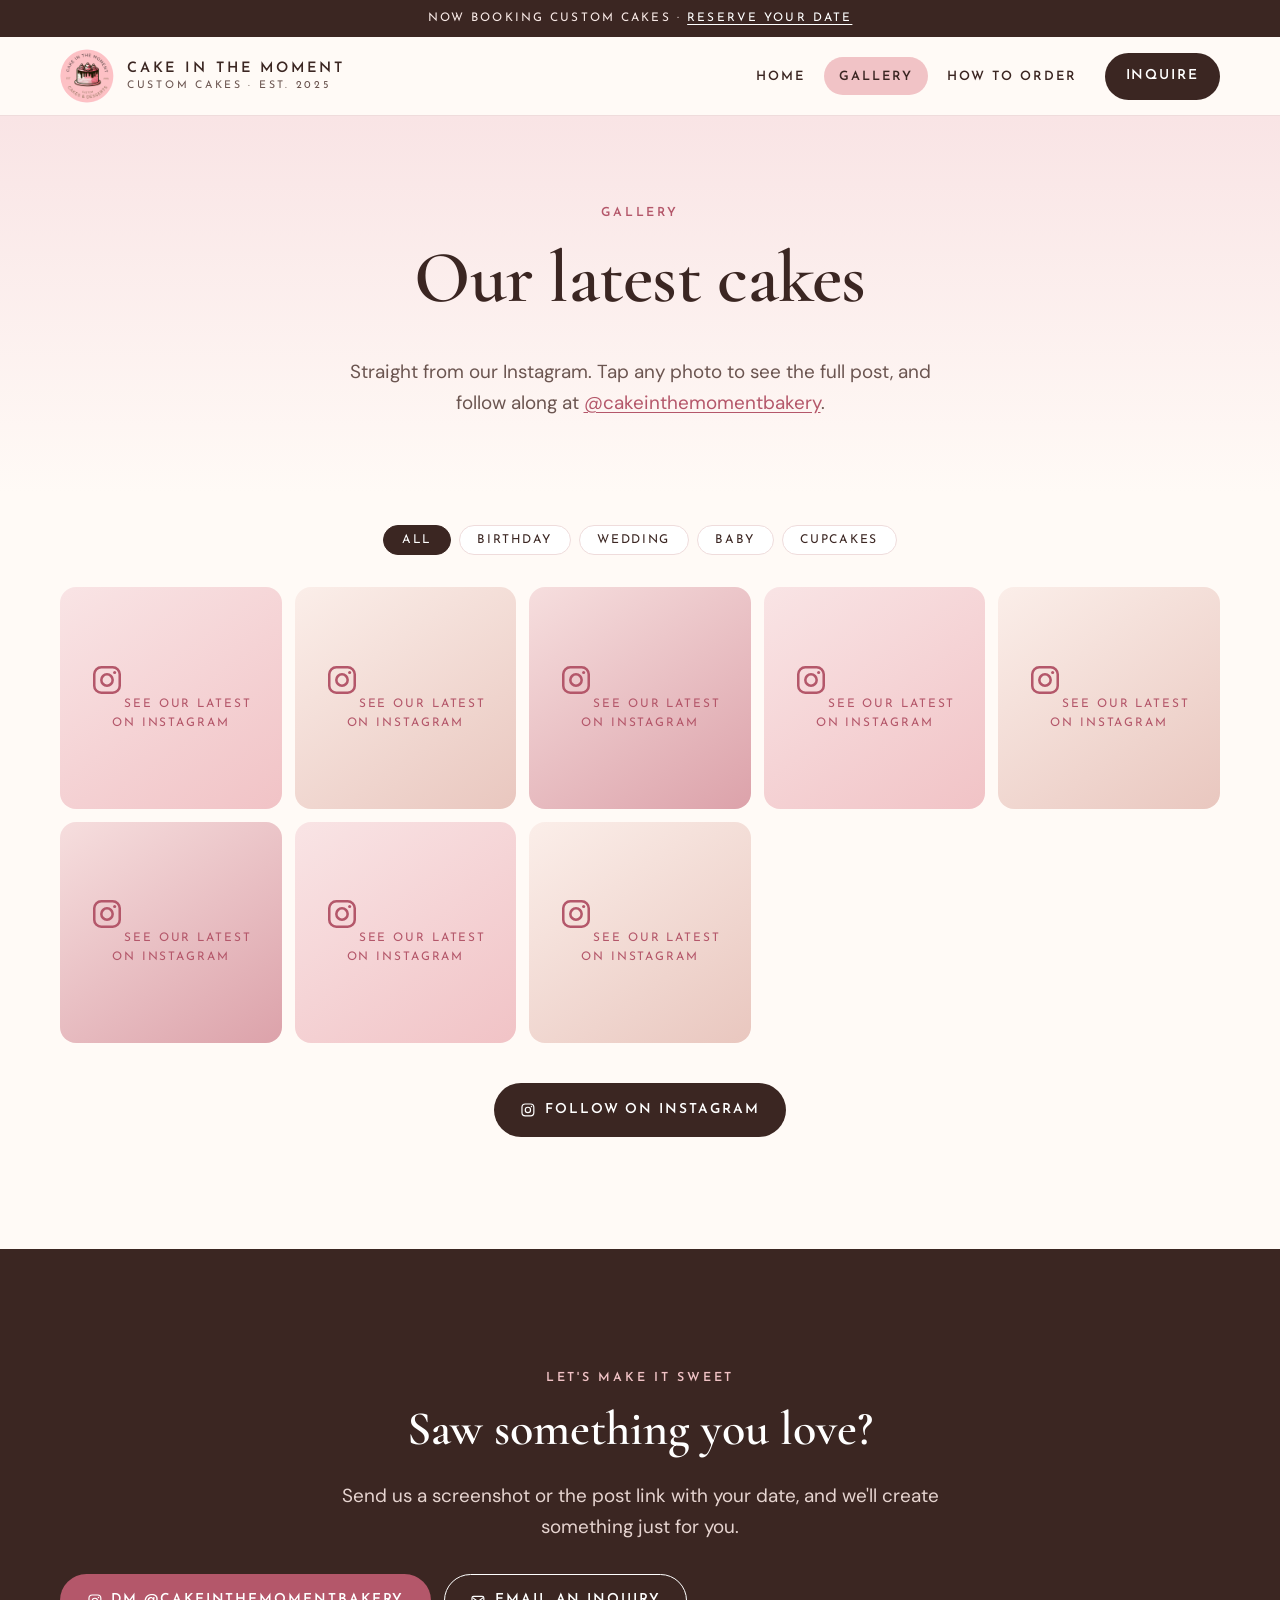
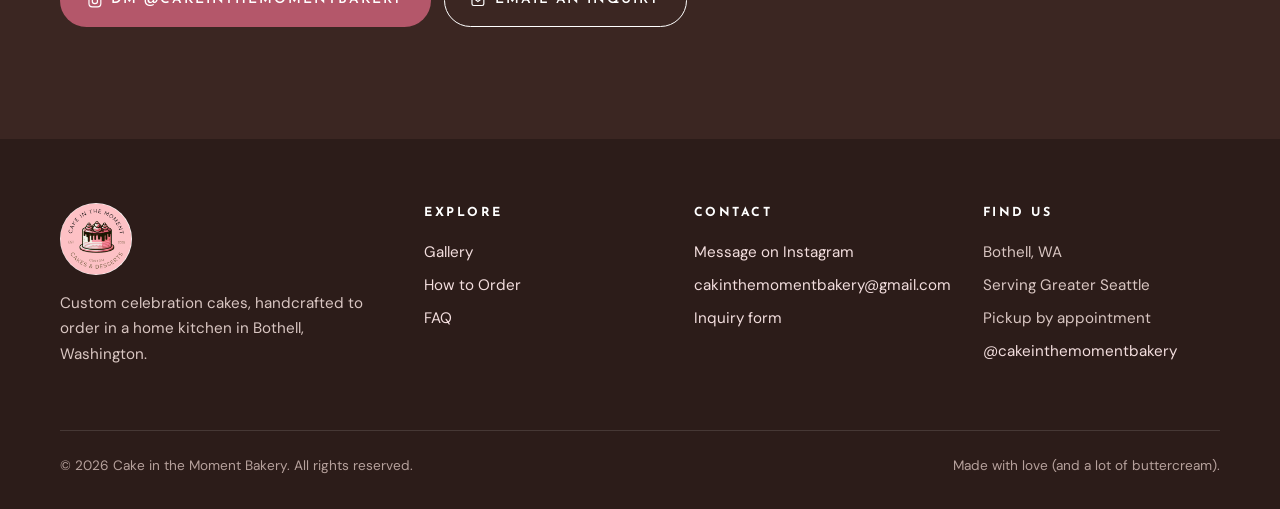
==== gallery.html @ 7793e5c7 "Build out full bakery site with Instagram gallery - Add Gallery, How to Order and Inquire pages with" ====
<!doctype html>
<html lang="en">
<head>
  <meta charset="UTF-8">
  <meta name="viewport" content="width=device-width, initial-scale=1, viewport-fit=cover">
  <title>Gallery | Cake in the Moment</title>
  <meta name="description" content="See recent custom cakes from Cake in the Moment, pulled straight from our Instagram @cakeinthemomentbakery.">
  <meta name="theme-color" content="#f1c3c6">
  <link rel="canonical" href="https://cakeinthemomentbakery.com/gallery.html">
  <meta property="og:type" content="website">
  <meta property="og:title" content="Gallery | Cake in the Moment">
  <meta property="og:description" content="See recent custom cakes from Cake in the Moment, pulled straight from our Instagram @cakeinthemomentbakery.">
  <meta property="og:url" content="https://cakeinthemomentbakery.com/gallery.html">
  <meta property="og:image" content="https://cakeinthemomentbakery.com/assets/logo.png">
  <link rel="icon" type="image/png" href="assets/logo.png">
  <link rel="apple-touch-icon" href="assets/logo.png">
  <link rel="preconnect" href="https://fonts.googleapis.com">
  <link rel="preconnect" href="https://fonts.gstatic.com" crossorigin>
  <link rel="stylesheet" href="https://fonts.googleapis.com/css2?family=Cormorant+Garamond:ital,wght@0,500;0,600;1,500&family=DM+Sans:opsz,wght@9..40,400;9..40,500;9..40,700&family=Josefin+Sans:wght@400;600&display=swap">
  <link rel="stylesheet" href="css/styles.css">
</head>
<body>
  <a class="skip-link" href="#main">Skip to content</a>
  <div class="announce">Now booking custom cakes · <a href="inquire.html">Reserve your date</a></div>
  <header class="site-header">
    <nav class="wrap nav" aria-label="Main">
      <a class="brand" href="index.html">
        <img src="assets/logo.png" alt="" width="54" height="54">
        <span class="brand-name">Cake in the Moment<small>Custom Cakes · Est. 2025</small></span>
      </a>
      <button class="nav-toggle" aria-expanded="false" aria-controls="nav-links" aria-label="Menu">
        <svg viewBox="0 0 24 24" aria-hidden="true"><path d="M4 7h16M4 12h16M4 17h16" stroke="currentColor" stroke-width="2" stroke-linecap="round"/></svg>
      </button>
      <ul class="nav-links" id="nav-links">
        <li><a href="index.html">Home</a></li>
        <li><a href="gallery.html" aria-current="page">Gallery</a></li>
        <li><a href="order.html">How to Order</a></li>
        <li><a class="btn btn-primary" href="inquire.html">Inquire</a></li>
      </ul>
    </nav>
  </header>
  <main id="main">

    <section class="page-hero">
      <div class="wrap">
        <span class="eyebrow">Gallery</span>
        <h1>Our latest cakes</h1>
        <p class="lede">Straight from our Instagram. Tap any photo to see the full post, and follow along at <a href="https://www.instagram.com/cakeinthemomentbakery/" target="_blank" rel="noopener">@cakeinthemomentbakery</a>.</p>
      </div>
    </section>

    <section style="padding-top:2rem">
      <div class="wrap">
        <div class="filter-bar" role="group" aria-label="Filter photos">
          <button type="button" aria-pressed="true" data-filter="">All</button>
          <button type="button" aria-pressed="false" data-filter="birthday,bday">Birthday</button>
          <button type="button" aria-pressed="false" data-filter="wedding,bridal,engagement,anniversary">Wedding</button>
          <button type="button" aria-pressed="false" data-filter="baby,shower,smash,gender">Baby</button>
          <button type="button" aria-pressed="false" data-filter="cupcake">Cupcakes</button>
        </div>
        <div class="ig-grid" data-ig-feed data-filterable data-limit="36" aria-live="polite"></div>
        <div class="btn-row" style="justify-content:center;margin-top:2.5rem">
          <a class="btn btn-primary" href="https://www.instagram.com/cakeinthemomentbakery/" target="_blank" rel="noopener"><svg viewBox="0 0 24 24" aria-hidden="true"><rect x="3" y="3" width="18" height="18" rx="5" fill="none" stroke="currentColor" stroke-width="1.8"/><circle cx="12" cy="12" r="4" fill="none" stroke="currentColor" stroke-width="1.8"/><circle cx="17.4" cy="6.7" r="1.1" fill="currentColor"/></svg> Follow on Instagram</a>
        </div>
      </div>
    </section>

    <section class="section-cocoa cta-band">
      <div class="wrap reveal">
        <span class="eyebrow">Let's make it sweet</span>
        <h2>Saw something you love?</h2>
        <p class="lede">Send us a screenshot or the post link with your date, and we'll create something just for you.</p>
        <div class="btn-row">
          <a class="btn btn-rose" href="https://ig.me/m/cakeinthemomentbakery" target="_blank" rel="noopener"><svg viewBox="0 0 24 24" aria-hidden="true"><rect x="3" y="3" width="18" height="18" rx="5" fill="none" stroke="currentColor" stroke-width="1.8"/><circle cx="12" cy="12" r="4" fill="none" stroke="currentColor" stroke-width="1.8"/><circle cx="17.4" cy="6.7" r="1.1" fill="currentColor"/></svg> DM @cakeinthemomentbakery</a>
          <a class="btn btn-ghost" href="inquire.html"><svg viewBox="0 0 24 24" aria-hidden="true"><rect x="3" y="5" width="18" height="14" rx="2.5" fill="none" stroke="currentColor" stroke-width="1.8"/><path d="m4 7 8 6 8-6" fill="none" stroke="currentColor" stroke-width="1.8" stroke-linejoin="round"/></svg> Email an inquiry</a>
        </div>
      </div>
    </section>
  </main>

  <footer class="site-footer">
    <div class="wrap">
      <div class="footer-grid">
        <div class="footer-brand">
          <img src="assets/logo.png" alt="Cake in the Moment logo" width="72" height="72">
          <p>Custom celebration cakes, handcrafted to order in a home kitchen in Bothell, Washington.</p>
        </div>
        <div>
          <h4>Explore</h4>
          <ul>
            <li><a href="gallery.html">Gallery</a></li>
            <li><a href="order.html">How to Order</a></li>
            <li><a href="order.html#faq">FAQ</a></li>
          </ul>
        </div>
        <div>
          <h4>Contact</h4>
          <ul>
            <li><a href="https://ig.me/m/cakeinthemomentbakery" target="_blank" rel="noopener">Message on Instagram</a></li>
            <li><a href="mailto:cakinthemomentbakery@gmail.com">cakinthemomentbakery@gmail.com</a></li>
            <li><a href="inquire.html">Inquiry form</a></li>
          </ul>
        </div>
        <div>
          <h4>Find us</h4>
          <ul>
            <li>Bothell, WA</li>
            <li>Serving Greater Seattle</li>
            <li>Pickup by appointment</li>
            <li><a href="https://www.instagram.com/cakeinthemomentbakery/" target="_blank" rel="noopener">@cakeinthemomentbakery</a></li>
          </ul>
        </div>
      </div>
      <div class="footer-bottom">
        <span>© <span data-year>2026</span> Cake in the Moment Bakery. All rights reserved.</span>
        <span>Made with love (and a lot of buttercream).</span>
      </div>
    </div>
  </footer>
  <script src="js/main.js" defer></script>
</body>
</html>
---- css/styles.css ----
/* Cake in the Moment — shared styles */
:root {
  --blush: #f1c3c6;
  --blush-soft: #f9e4e5;
  --blush-deep: #d98b93;
  --rose: #b4576a;
  --rose-hover: #9a4557;
  --cocoa: #3b2622;
  --cocoa-soft: #6b5550;
  --cream: #fffaf6;
  --paper: #ffffff;
  --line: #efdcdc;
  --shadow: 0 18px 50px -24px rgba(59, 38, 34, 0.35);
  --radius: 22px;
  --wrap: 1160px;
  --font-display: "Cormorant Garamond", "Times New Roman", Georgia, serif;
  --font-caps: "Josefin Sans", "Avenir Next", "Helvetica Neue", Arial, sans-serif;
  --font-body: "DM Sans", "Avenir Next", "Helvetica Neue", Arial, sans-serif;
}

*, *::before, *::after { box-sizing: border-box; }
html { scroll-behavior: smooth; }
body {
  margin: 0;
  background: var(--cream);
  color: var(--cocoa);
  font-family: var(--font-body);
  font-size: 1.0625rem;
  line-height: 1.65;
  -webkit-font-smoothing: antialiased;
}
img { max-width: 100%; display: block; }
a { color: var(--rose); text-underline-offset: 3px; }
a:hover { color: var(--rose-hover); }
:focus-visible { outline: 3px solid var(--rose); outline-offset: 3px; border-radius: 6px; }

.wrap { width: min(var(--wrap), 100% - 2.5rem); margin-inline: auto; }
.skip-link { position: absolute; left: -999px; top: 0; background: var(--cocoa); color: #fff; padding: .6rem 1rem; z-index: 100; }
.skip-link:focus { left: 1rem; top: 1rem; }

/* ---------- Typography ---------- */
h1, h2, h3 { font-family: var(--font-display); font-weight: 600; line-height: 1.1; margin: 0 0 .5em; color: var(--cocoa); }
h1 { font-size: clamp(2.6rem, 6vw, 4.6rem); letter-spacing: -0.01em; }
h2 { font-size: clamp(2rem, 4vw, 3rem); }
h3 { font-size: 1.6rem; }
p { margin: 0 0 1em; }
.eyebrow {
  font-family: var(--font-caps);
  text-transform: uppercase;
  letter-spacing: .22em;
  font-size: .78rem;
  font-weight: 600;
  color: var(--rose);
  margin-bottom: .9rem;
  display: inline-block;
}
.lede { font-size: 1.18rem; color: var(--cocoa-soft); max-width: 38rem; }
.center { text-align: center; }
.center .lede { margin-inline: auto; }

/* ---------- Buttons ---------- */
.btn {
  display: inline-flex; align-items: center; justify-content: center; gap: .55rem;
  padding: .9rem 1.6rem;
  border-radius: 999px;
  font-family: var(--font-caps);
  font-size: .86rem; font-weight: 600; letter-spacing: .14em; text-transform: uppercase;
  text-decoration: none;
  border: 1.5px solid transparent;
  cursor: pointer;
  transition: background .2s, color .2s, border-color .2s, transform .2s;
}
.btn:hover { transform: translateY(-1px); }
.btn svg { width: 1.15em; height: 1.15em; flex: none; }
.btn-primary { background: var(--cocoa); color: #fff; }
.btn-primary:hover { background: #241614; color: #fff; }
.btn-rose { background: var(--rose); color: #fff; }
.btn-rose:hover { background: var(--rose-hover); color: #fff; }
.btn-ghost { background: transparent; color: var(--cocoa); border-color: var(--cocoa); }
.btn-ghost:hover { background: var(--cocoa); color: #fff; }
.btn-row { display: flex; flex-wrap: wrap; gap: .8rem; }
.center .btn-row { justify-content: center; }

/* ---------- Header / nav ---------- */
.announce {
  background: var(--cocoa); color: #f8e9e6;
  font-family: var(--font-caps); font-size: .74rem; letter-spacing: .18em; text-transform: uppercase;
  text-align: center; padding: .55rem 1rem;
}
.announce a { color: #fff; }
.site-header {
  position: sticky; top: 0; z-index: 50;
  background: rgba(255, 250, 246, .92);
  backdrop-filter: saturate(1.4) blur(10px);
  -webkit-backdrop-filter: saturate(1.4) blur(10px);
  border-bottom: 1px solid var(--line);
}
.nav { display: flex; align-items: center; justify-content: space-between; gap: 1rem; min-height: 78px; }
.brand { display: flex; align-items: center; gap: .8rem; text-decoration: none; color: var(--cocoa); }
.brand img { width: 54px; height: 54px; border-radius: 50%; }
.brand-name { font-family: var(--font-caps); font-weight: 600; letter-spacing: .2em; text-transform: uppercase; font-size: .9rem; line-height: 1.3; }
.brand-name small { display: block; font-weight: 400; letter-spacing: .26em; font-size: .66rem; color: var(--cocoa-soft); }
.nav-links { display: flex; align-items: center; gap: .3rem; list-style: none; margin: 0; padding: 0; }
.nav-links a:not(.btn) {
  display: block; padding: .55rem .9rem; border-radius: 999px;
  font-family: var(--font-caps); font-size: .8rem; font-weight: 600; letter-spacing: .16em; text-transform: uppercase;
  color: var(--cocoa); text-decoration: none;
}
.nav-links a:not(.btn):hover { background: var(--blush-soft); }
.nav-links a[aria-current="page"] { background: var(--blush); }
.nav-links .btn { margin-left: .5rem; padding: .7rem 1.25rem; }
.nav-toggle {
  display: none; background: none; border: 1.5px solid var(--cocoa); border-radius: 999px;
  width: 46px; height: 46px; cursor: pointer; color: var(--cocoa);
}
.nav-toggle svg { width: 22px; height: 22px; }

@media (max-width: 900px) {
  .nav-toggle { display: inline-grid; place-items: center; }
  .nav-links {
    position: absolute; left: 0; right: 0; top: 100%;
    flex-direction: column; align-items: stretch; gap: .2rem;
    background: var(--cream); border-bottom: 1px solid var(--line);
    padding: .8rem 1.25rem 1.4rem;
    display: none;
  }
  .nav-links.open { display: flex; }
  .nav-links a:not(.btn) { padding: .85rem 1rem; }
  .nav-links .btn { margin: .6rem 0 0; }
}

/* ---------- Sections ---------- */
section { padding-block: clamp(4rem, 9vw, 7rem); }
.section-blush { background: var(--blush-soft); }
.section-cocoa { background: var(--cocoa); color: #f8ebe8; }
.section-cocoa h2, .section-cocoa h3 { color: #fff; }
.section-cocoa .eyebrow { color: var(--blush); }
.section-head { margin-bottom: 3rem; }

/* Hero */
.hero { padding-block: clamp(3rem, 8vw, 6rem) clamp(4rem, 9vw, 7rem); position: relative; overflow: hidden; }
.hero::before {
  content: ""; position: absolute; inset: auto -10% -40% 40%; height: 120%;
  background: radial-gradient(closest-side, var(--blush-soft), transparent 70%);
  z-index: -1;
}
.hero-grid { display: grid; grid-template-columns: 1.1fr .9fr; gap: clamp(2rem, 5vw, 5rem); align-items: center; }
.hero h1 em { font-style: italic; color: var(--rose); font-weight: 500; }
.hero .lede { margin-bottom: 2rem; }
.hero-art { position: relative; justify-self: center; width: min(440px, 100%); aspect-ratio: 1; }
.hero-art .ring {
  position: absolute; inset: 0; border-radius: 50%;
  border: 1.5px dashed var(--blush-deep); animation: spin 60s linear infinite;
}
.hero-art img {
  position: absolute; inset: 7%; width: 86%; height: 86%; border-radius: 50%;
  box-shadow: var(--shadow);
}
.hero-badge {
  position: absolute; bottom: -6%; left: -4%;
  background: var(--paper); border-radius: 18px; padding: .8rem 1.1rem; box-shadow: var(--shadow);
  font-family: var(--font-caps); font-size: .74rem; letter-spacing: .14em; text-transform: uppercase; line-height: 1.4;
}
.hero-badge strong { display: block; font-family: var(--font-display); font-size: 1.5rem; letter-spacing: 0; text-transform: none; color: var(--rose); }
@keyframes spin { to { transform: rotate(360deg); } }
@media (prefers-reduced-motion: reduce) { .hero-art .ring { animation: none; } html { scroll-behavior: auto; } }
.hero-meta { display: flex; flex-wrap: wrap; gap: 1.5rem; margin-top: 2.2rem; color: var(--cocoa-soft); font-size: .95rem; }
.hero-meta span { display: inline-flex; align-items: center; gap: .45rem; }
.hero-meta svg { width: 18px; height: 18px; color: var(--rose); }

/* Page hero (inner pages) */
.page-hero { padding-block: clamp(3rem, 7vw, 5rem) clamp(2.5rem, 5vw, 3.5rem); text-align: center; background: linear-gradient(180deg, var(--blush-soft), var(--cream)); }
.page-hero .lede { margin-inline: auto; }

/* Cards */
.grid { display: grid; gap: 1.5rem; }
.grid-3 { grid-template-columns: repeat(auto-fit, minmax(260px, 1fr)); }
.grid-4 { grid-template-columns: repeat(auto-fit, minmax(220px, 1fr)); }
.card {
  background: var(--paper); border: 1px solid var(--line); border-radius: var(--radius);
  padding: 2rem; transition: transform .25s, box-shadow .25s;
}
.card:hover { transform: translateY(-3px); box-shadow: var(--shadow); }
.card .icon {
  width: 52px; height: 52px; border-radius: 50%; display: grid; place-items: center;
  background: var(--blush-soft); color: var(--rose); margin-bottom: 1.2rem;
}
.card .icon svg { width: 24px; height: 24px; }
.card p:last-child { margin-bottom: 0; }
.card-link { font-family: var(--font-caps); font-size: .8rem; letter-spacing: .14em; text-transform: uppercase; font-weight: 600; text-decoration: none; }

/* Split */
.split { display: grid; grid-template-columns: 1fr 1fr; gap: clamp(2rem, 6vw, 5rem); align-items: center; }
.split-art {
  border-radius: 999px 999px var(--radius) var(--radius); overflow: hidden;
  aspect-ratio: 4 / 5; background: linear-gradient(160deg, var(--blush), var(--blush-deep));
  display: grid; place-items: center; box-shadow: var(--shadow);
}
.split-art img { width: 100%; height: 100%; object-fit: cover; }
.split-art .logo-mark { width: 62%; height: auto; border-radius: 50%; }

/* Steps */
.steps { counter-reset: step; display: grid; gap: 1.5rem; grid-template-columns: repeat(auto-fit, minmax(220px, 1fr)); }
.step { position: relative; padding: 2rem 1.6rem 1.6rem; border-top: 2px solid var(--blush-deep); }
.step::before {
  counter-increment: step; content: "0" counter(step);
  font-family: var(--font-display); font-size: 2.8rem; font-weight: 600; color: var(--blush-deep); line-height: 1;
  display: block; margin-bottom: .8rem;
}
.section-cocoa .step { border-color: var(--blush); }
.section-cocoa .step::before { color: var(--blush); }

/* Gallery / Instagram */
.ig-grid { display: grid; gap: .8rem; grid-template-columns: repeat(auto-fill, minmax(220px, 1fr)); }
.ig-grid.compact { grid-template-columns: repeat(auto-fill, minmax(170px, 1fr)); }
.ig-item {
  position: relative; display: block; aspect-ratio: 1; overflow: hidden; border-radius: 16px;
  background: var(--blush-soft);
}
.ig-item img { width: 100%; height: 100%; object-fit: cover; transition: transform .5s; }
.ig-item:hover img { transform: scale(1.05); }
.ig-item .ig-overlay {
  position: absolute; inset: 0; display: flex; align-items: flex-end; padding: 1rem;
  background: linear-gradient(180deg, transparent 45%, rgba(59, 38, 34, .78));
  color: #fff; font-size: .85rem; line-height: 1.4; opacity: 0; transition: opacity .3s;
}
.ig-item:hover .ig-overlay, .ig-item:focus-visible .ig-overlay { opacity: 1; }
.ig-overlay p { margin: 0; display: -webkit-box; -webkit-line-clamp: 3; -webkit-box-orient: vertical; overflow: hidden; }
.ig-badge { position: absolute; top: .7rem; right: .7rem; width: 26px; height: 26px; color: #fff; filter: drop-shadow(0 1px 3px rgba(0,0,0,.4)); }
.ig-placeholder {
  display: grid; place-items: center; text-align: center; color: var(--rose); text-decoration: none;
  font-family: var(--font-caps); font-size: .74rem; letter-spacing: .16em; text-transform: uppercase;
}
.ig-placeholder:nth-child(3n+1) { background: linear-gradient(145deg, #f9e4e5, #f1c3c6); }
.ig-placeholder:nth-child(3n+2) { background: linear-gradient(145deg, #fbeee9, #e9c7bf); }
.ig-placeholder:nth-child(3n)   { background: linear-gradient(145deg, #f6dede, #dca2aa); }
.ig-placeholder svg { width: 34px; height: 34px; margin: 0 auto .6rem; }
.filter-bar { display: flex; flex-wrap: wrap; justify-content: center; gap: .5rem; margin-bottom: 2rem; }
.filter-bar button {
  border: 1.5px solid var(--line); background: var(--paper); color: var(--cocoa); border-radius: 999px;
  padding: .5rem 1.1rem; font-family: var(--font-caps); font-size: .76rem; letter-spacing: .14em; text-transform: uppercase; cursor: pointer;
}
.filter-bar button[aria-pressed="true"] { background: var(--cocoa); color: #fff; border-color: var(--cocoa); }

/* Testimonials */
.quotes { display: grid; gap: 1.5rem; grid-template-columns: repeat(auto-fit, minmax(260px, 1fr)); }
.quote { background: var(--paper); border-radius: var(--radius); padding: 2rem; border: 1px solid var(--line); }
.quote blockquote { margin: 0 0 1rem; font-family: var(--font-display); font-size: 1.35rem; line-height: 1.4; font-style: italic; }
.quote cite { font-style: normal; font-family: var(--font-caps); font-size: .76rem; letter-spacing: .16em; text-transform: uppercase; color: var(--rose); }

/* FAQ */
.faq { max-width: 52rem; margin-inline: auto; }
.faq details { border-bottom: 1px solid var(--line); padding: 1.2rem 0; }
.faq summary {
  cursor: pointer; list-style: none; display: flex; justify-content: space-between; gap: 1rem; align-items: center;
  font-family: var(--font-display); font-size: 1.4rem; font-weight: 600;
}
.faq summary::-webkit-details-marker { display: none; }
.faq summary::after { content: "+"; font-family: var(--font-body); font-size: 1.6rem; color: var(--rose); transition: transform .2s; }
.faq details[open] summary::after { transform: rotate(45deg); }
.faq details p { margin: .8rem 0 0; color: var(--cocoa-soft); }

/* CTA band */
.cta-band { text-align: center; }
.cta-band .lede { margin-inline: auto; margin-bottom: 2rem; }
.section-cocoa .lede { color: #e6d4d0; }
.section-cocoa .btn-ghost { color: #fff; border-color: #fff; }
.section-cocoa .btn-ghost:hover { background: #fff; color: var(--cocoa); }

/* Contact / form */
.contact-grid { display: grid; grid-template-columns: 1.4fr .9fr; gap: 2.5rem; align-items: start; }
.form-card { background: var(--paper); border: 1px solid var(--line); border-radius: var(--radius); padding: clamp(1.5rem, 4vw, 2.5rem); }
.form-grid { display: grid; grid-template-columns: 1fr 1fr; gap: 1.1rem 1.2rem; }
.field { display: flex; flex-direction: column; gap: .35rem; }
.field.full { grid-column: 1 / -1; }
label { font-family: var(--font-caps); font-size: .74rem; letter-spacing: .14em; text-transform: uppercase; font-weight: 600; }
label .opt { font-weight: 400; color: var(--cocoa-soft); text-transform: none; letter-spacing: 0; font-family: var(--font-body); }
input, select, textarea {
  font: inherit; font-size: 1rem; color: var(--cocoa);
  padding: .8rem 1rem; border-radius: 12px; border: 1.5px solid var(--line); background: var(--cream);
  width: 100%;
}
input:focus, select:focus, textarea:focus { outline: none; border-color: var(--rose); box-shadow: 0 0 0 3px rgba(180, 87, 106, .15); }
textarea { min-height: 130px; resize: vertical; }
.form-actions { display: flex; flex-wrap: wrap; gap: .8rem; margin-top: 1.6rem; }
.form-status { margin-top: 1rem; font-size: .95rem; color: var(--rose); min-height: 1.5em; }
.side-card { background: var(--blush-soft); border-radius: var(--radius); padding: 2rem; }
.side-card + .side-card { margin-top: 1.2rem; }
.contact-line { display: flex; gap: .8rem; align-items: flex-start; margin-bottom: 1rem; }
.contact-line svg { width: 22px; height: 22px; color: var(--rose); flex: none; margin-top: .2rem; }
.contact-line a { word-break: break-word; }

/* Footer */
.site-footer { background: #2c1c19; color: #d9c6c2; padding-block: 4rem 2rem; font-size: .95rem; }
.footer-grid { display: grid; grid-template-columns: 1.4fr 1fr 1fr 1fr; gap: 2rem; }
.site-footer h4 { font-family: var(--font-caps); font-size: .78rem; letter-spacing: .2em; text-transform: uppercase; color: #fff; margin: 0 0 1rem; }
.site-footer ul { list-style: none; padding: 0; margin: 0; }
.site-footer li { margin-bottom: .5rem; }
.site-footer a { color: #f3dede; text-decoration: none; }
.site-footer a:hover { color: #fff; text-decoration: underline; }
.footer-brand img { width: 72px; height: 72px; border-radius: 50%; margin-bottom: 1rem; }
.footer-bottom { border-top: 1px solid rgba(255,255,255,.12); margin-top: 3rem; padding-top: 1.5rem; display: flex; flex-wrap: wrap; justify-content: space-between; gap: 1rem; font-size: .85rem; color: #b6a19c; }

/* Reveal on scroll */
.reveal { opacity: 0; transform: translateY(18px); transition: opacity .7s ease, transform .7s ease; }
.reveal.in { opacity: 1; transform: none; }
@media (prefers-reduced-motion: reduce) { .reveal { opacity: 1; transform: none; transition: none; } }

/* Responsive */
@media (max-width: 900px) {
  .hero-grid, .split, .contact-grid { grid-template-columns: 1fr; }
  .hero-art { width: min(340px, 85%); order: -1; }
  .footer-grid { grid-template-columns: 1fr 1fr; }
}
@media (max-width: 560px) {
  .form-grid { grid-template-columns: 1fr; }
  .footer-grid { grid-template-columns: 1fr; }
  .brand-name small { display: none; }
  .btn { width: 100%; }
  .nav-links .btn { width: auto; }
  .hero-badge { left: 0; }
}

/* Refinements */
.nav-links .btn[aria-current="page"] { background: var(--rose); color: #fff; }
.split-art { max-width: 460px; width: 100%; justify-self: center; aspect-ratio: 5 / 6; }
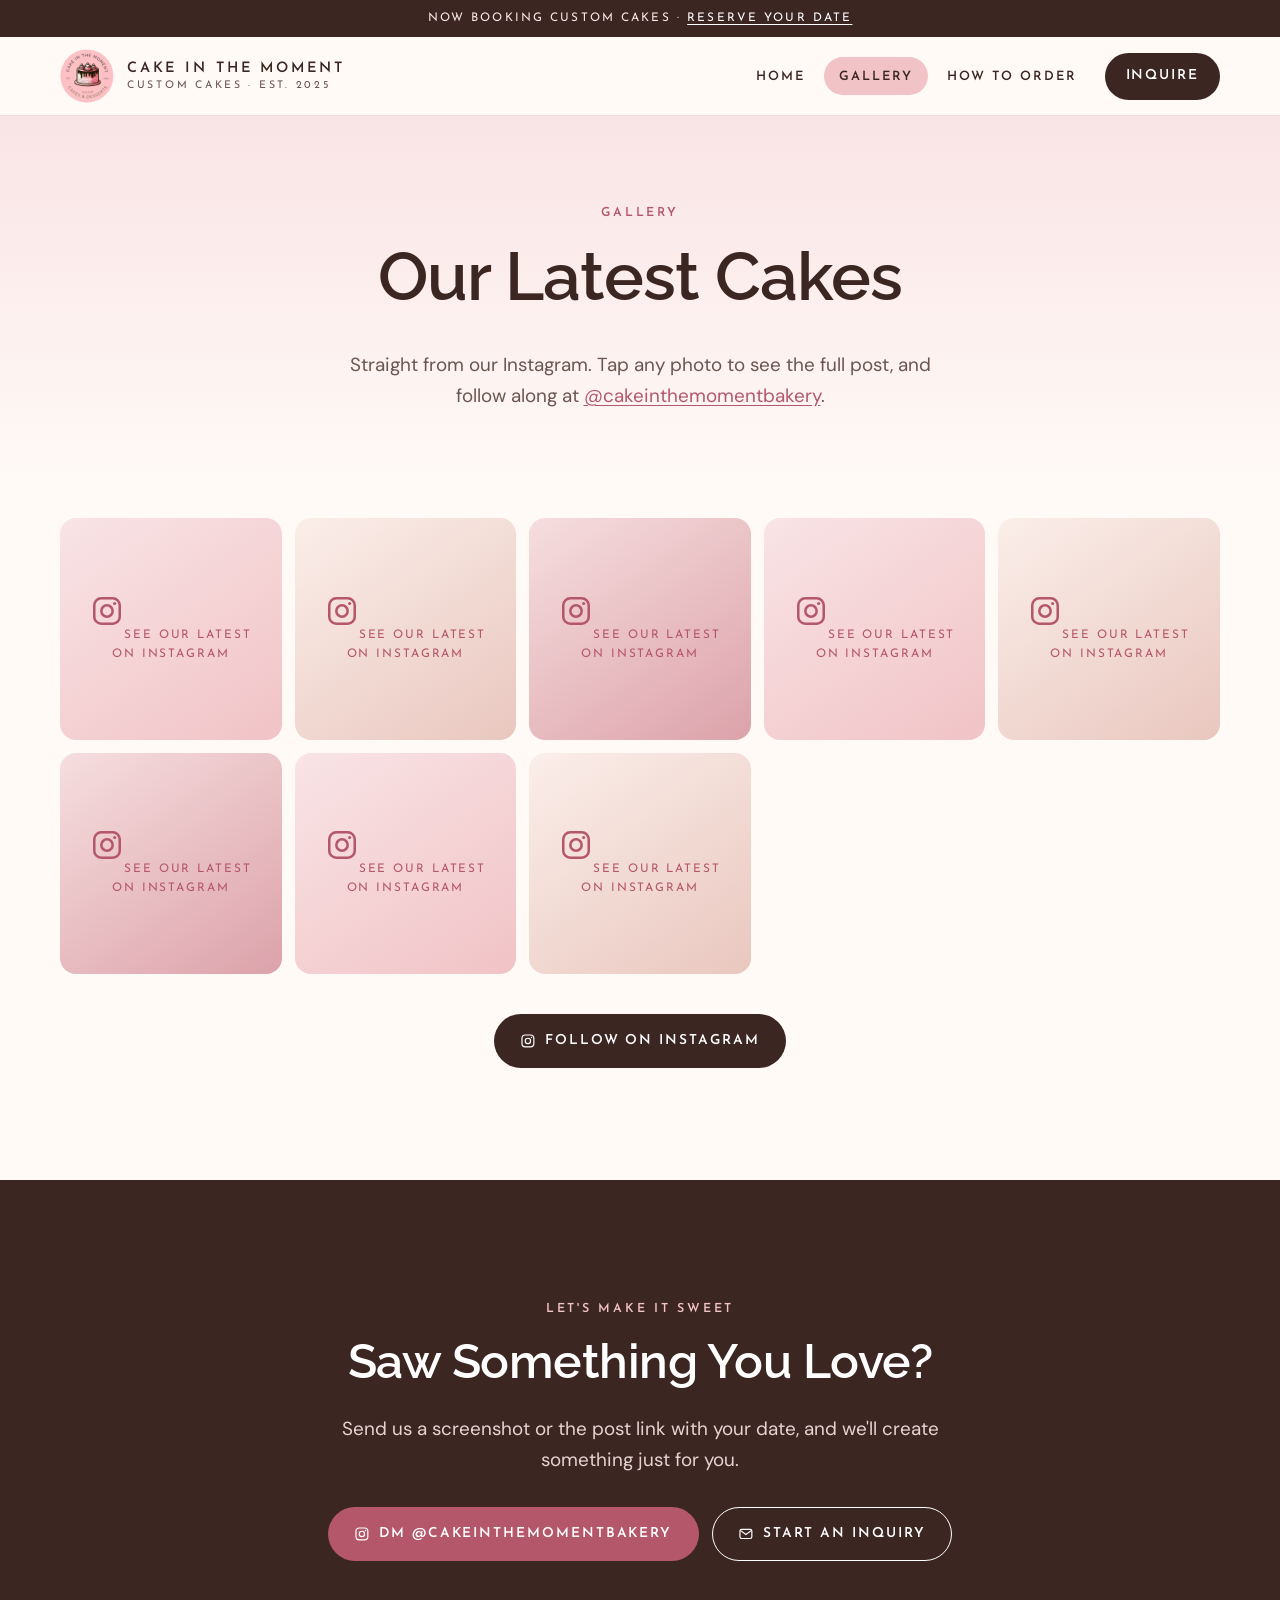
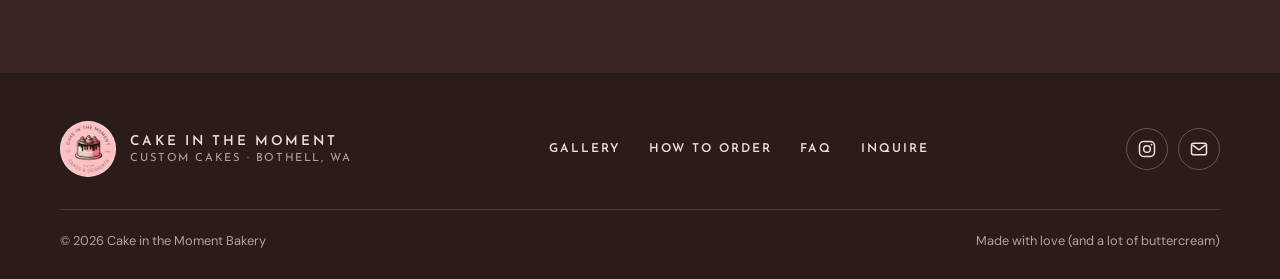
==== commit 99069fb0: "Refresh site content, inquiry form, gallery filters and footer - Inquiry form: simplified fields (Ca" ====
--- a/gallery.html
+++ b/gallery.html
@@ -16,8 +16,8 @@
   <link rel="apple-touch-icon" href="assets/logo.png">
   <link rel="preconnect" href="https://fonts.googleapis.com">
   <link rel="preconnect" href="https://fonts.gstatic.com" crossorigin>
-  <link rel="stylesheet" href="https://fonts.googleapis.com/css2?family=Cormorant+Garamond:ital,wght@0,500;0,600;1,500&family=DM+Sans:opsz,wght@9..40,400;9..40,500;9..40,700&family=Josefin+Sans:wght@400;600&display=swap">
-  <link rel="stylesheet" href="css/styles.css">
+  <link rel="stylesheet" href="https://fonts.googleapis.com/css2?family=Raleway:ital,wght@0,500;0,600;0,700;1,500;1,600&family=Cormorant+Garamond:ital,wght@0,500;0,600;1,500&family=DM+Sans:opsz,wght@9..40,400;9..40,500;9..40,700&family=Josefin+Sans:wght@400;600&display=swap">
+  <link rel="stylesheet" href="css/styles.css?v=5">
 </head>
 <body>
   <a class="skip-link" href="#main">Skip to content</a>
@@ -44,7 +44,7 @@
     <section class="page-hero">
       <div class="wrap">
         <span class="eyebrow">Gallery</span>
-        <h1>Our latest cakes</h1>
+        <h1>Our Latest Cakes</h1>
         <p class="lede">Straight from our Instagram. Tap any photo to see the full post, and follow along at <a href="https://www.instagram.com/cakeinthemomentbakery/" target="_blank" rel="noopener">@cakeinthemomentbakery</a>.</p>
       </div>
     </section>
@@ -53,9 +53,7 @@
       <div class="wrap">
         <div class="filter-bar" role="group" aria-label="Filter photos">
           <button type="button" aria-pressed="true" data-filter="">All</button>
-          <button type="button" aria-pressed="false" data-filter="birthday,bday">Birthday</button>
-          <button type="button" aria-pressed="false" data-filter="wedding,bridal,engagement,anniversary">Wedding</button>
-          <button type="button" aria-pressed="false" data-filter="baby,shower,smash,gender">Baby</button>
+          <button type="button" aria-pressed="false" data-filter="cake">Cakes</button>
           <button type="button" aria-pressed="false" data-filter="cupcake">Cupcakes</button>
         </div>
         <div class="ig-grid" data-ig-feed data-filterable data-limit="36" aria-live="polite"></div>
@@ -68,11 +66,11 @@
     <section class="section-cocoa cta-band">
       <div class="wrap reveal">
         <span class="eyebrow">Let's make it sweet</span>
-        <h2>Saw something you love?</h2>
+        <h2>Saw Something You Love?</h2>
         <p class="lede">Send us a screenshot or the post link with your date, and we'll create something just for you.</p>
         <div class="btn-row">
           <a class="btn btn-rose" href="https://ig.me/m/cakeinthemomentbakery" target="_blank" rel="noopener"><svg viewBox="0 0 24 24" aria-hidden="true"><rect x="3" y="3" width="18" height="18" rx="5" fill="none" stroke="currentColor" stroke-width="1.8"/><circle cx="12" cy="12" r="4" fill="none" stroke="currentColor" stroke-width="1.8"/><circle cx="17.4" cy="6.7" r="1.1" fill="currentColor"/></svg> DM @cakeinthemomentbakery</a>
-          <a class="btn btn-ghost" href="inquire.html"><svg viewBox="0 0 24 24" aria-hidden="true"><rect x="3" y="5" width="18" height="14" rx="2.5" fill="none" stroke="currentColor" stroke-width="1.8"/><path d="m4 7 8 6 8-6" fill="none" stroke="currentColor" stroke-width="1.8" stroke-linejoin="round"/></svg> Email an inquiry</a>
+          <a class="btn btn-ghost" href="inquire.html"><svg viewBox="0 0 24 24" aria-hidden="true"><rect x="3" y="5" width="18" height="14" rx="2.5" fill="none" stroke="currentColor" stroke-width="1.8"/><path d="m4 7 8 6 8-6" fill="none" stroke="currentColor" stroke-width="1.8" stroke-linejoin="round"/></svg> Start an inquiry</a>
         </div>
       </div>
     </section>
@@ -80,43 +78,28 @@
 
   <footer class="site-footer">
     <div class="wrap">
-      <div class="footer-grid">
-        <div class="footer-brand">
-          <img src="assets/logo.png" alt="Cake in the Moment logo" width="72" height="72">
-          <p>Custom celebration cakes, handcrafted to order in a home kitchen in Bothell, Washington.</p>
-        </div>
-        <div>
-          <h4>Explore</h4>
-          <ul>
-            <li><a href="gallery.html">Gallery</a></li>
-            <li><a href="order.html">How to Order</a></li>
-            <li><a href="order.html#faq">FAQ</a></li>
-          </ul>
-        </div>
-        <div>
-          <h4>Contact</h4>
-          <ul>
-            <li><a href="https://ig.me/m/cakeinthemomentbakery" target="_blank" rel="noopener">Message on Instagram</a></li>
-            <li><a href="mailto:cakinthemomentbakery@gmail.com">cakinthemomentbakery@gmail.com</a></li>
-            <li><a href="inquire.html">Inquiry form</a></li>
-          </ul>
-        </div>
-        <div>
-          <h4>Find us</h4>
-          <ul>
-            <li>Bothell, WA</li>
-            <li>Serving Greater Seattle</li>
-            <li>Pickup by appointment</li>
-            <li><a href="https://www.instagram.com/cakeinthemomentbakery/" target="_blank" rel="noopener">@cakeinthemomentbakery</a></li>
-          </ul>
+      <div class="footer-main">
+        <a class="footer-brand" href="index.html">
+          <img src="assets/logo.png" alt="" width="56" height="56">
+          <span>Cake in the Moment<small>Custom cakes · Bothell, WA</small></span>
+        </a>
+        <nav class="footer-links" aria-label="Footer">
+          <a href="gallery.html">Gallery</a>
+          <a href="order.html">How to Order</a>
+          <a href="order.html#faq">FAQ</a>
+          <a href="inquire.html">Inquire</a>
+        </nav>
+        <div class="footer-social">
+          <a href="https://www.instagram.com/cakeinthemomentbakery/" target="_blank" rel="noopener" aria-label="Instagram: @cakeinthemomentbakery"><svg viewBox="0 0 24 24" aria-hidden="true"><rect x="3" y="3" width="18" height="18" rx="5" fill="none" stroke="currentColor" stroke-width="1.8"/><circle cx="12" cy="12" r="4" fill="none" stroke="currentColor" stroke-width="1.8"/><circle cx="17.4" cy="6.7" r="1.1" fill="currentColor"/></svg></a>
+          <a href="mailto:cakinthemomentbakery@gmail.com" aria-label="Email cakinthemomentbakery@gmail.com"><svg viewBox="0 0 24 24" aria-hidden="true"><rect x="3" y="5" width="18" height="14" rx="2.5" fill="none" stroke="currentColor" stroke-width="1.8"/><path d="m4 7 8 6 8-6" fill="none" stroke="currentColor" stroke-width="1.8" stroke-linejoin="round"/></svg></a>
         </div>
       </div>
       <div class="footer-bottom">
-        <span>© <span data-year>2026</span> Cake in the Moment Bakery. All rights reserved.</span>
-        <span>Made with love (and a lot of buttercream).</span>
+        <span>© <span data-year>2026</span> Cake in the Moment Bakery</span>
+        <span>Made with love (and a lot of buttercream)</span>
       </div>
     </div>
   </footer>
-  <script src="js/main.js" defer></script>
+  <script src="js/main.js?v=2" defer></script>
 </body>
 </html>
--- a/css/styles.css
+++ b/css/styles.css
@@ -13,6 +13,7 @@
   --shadow: 0 18px 50px -24px rgba(59, 38, 34, 0.35);
   --radius: 22px;
   --wrap: 1160px;
+  --font-heading: "Raleway", "Avenir Next", "Helvetica Neue", Arial, sans-serif;
   --font-display: "Cormorant Garamond", "Times New Roman", Georgia, serif;
   --font-caps: "Josefin Sans", "Avenir Next", "Helvetica Neue", Arial, sans-serif;
   --font-body: "DM Sans", "Avenir Next", "Helvetica Neue", Arial, sans-serif;
@@ -39,10 +40,11 @@
 .skip-link:focus { left: 1rem; top: 1rem; }
 
 /* ---------- Typography ---------- */
-h1, h2, h3 { font-family: var(--font-display); font-weight: 600; line-height: 1.1; margin: 0 0 .5em; color: var(--cocoa); }
-h1 { font-size: clamp(2.6rem, 6vw, 4.6rem); letter-spacing: -0.01em; }
+h1, h2, h3 { font-family: var(--font-heading); font-weight: 600; line-height: 1.15; margin: 0 0 .5em; color: var(--cocoa); }
+h1 { font-size: clamp(2.4rem, 5.5vw, 4.2rem); letter-spacing: -0.015em; }
+h2 { letter-spacing: -0.01em; }
 h2 { font-size: clamp(2rem, 4vw, 3rem); }
-h3 { font-size: 1.6rem; }
+h3 { font-size: 1.4rem; }
 p { margin: 0 0 1em; }
 .eyebrow {
   font-family: var(--font-caps);
@@ -235,17 +237,25 @@
 .ig-placeholder:nth-child(3n+2) { background: linear-gradient(145deg, #fbeee9, #e9c7bf); }
 .ig-placeholder:nth-child(3n)   { background: linear-gradient(145deg, #f6dede, #dca2aa); }
 .ig-placeholder svg { width: 34px; height: 34px; margin: 0 auto .6rem; }
+
 .filter-bar { display: flex; flex-wrap: wrap; justify-content: center; gap: .5rem; margin-bottom: 2rem; }
+.filter-bar[hidden] { display: none; }
 .filter-bar button {
   border: 1.5px solid var(--line); background: var(--paper); color: var(--cocoa); border-radius: 999px;
-  padding: .5rem 1.1rem; font-family: var(--font-caps); font-size: .76rem; letter-spacing: .14em; text-transform: uppercase; cursor: pointer;
-}
+  padding: .55rem 1.3rem; font-family: var(--font-caps); font-size: .76rem; font-weight: 600; letter-spacing: .14em; text-transform: uppercase; cursor: pointer;
+  transition: background .2s, color .2s, border-color .2s;
+}
+.filter-bar button:hover { border-color: var(--blush-deep); }
 .filter-bar button[aria-pressed="true"] { background: var(--cocoa); color: #fff; border-color: var(--cocoa); }
+.ig-item[hidden] { display: none; }
 
 /* Testimonials */
-.quotes { display: grid; gap: 1.5rem; grid-template-columns: repeat(auto-fit, minmax(260px, 1fr)); }
+.quotes { display: grid; gap: 1.5rem; grid-template-columns: repeat(auto-fit, minmax(260px, 1fr)); max-width: 1100px; margin-inline: auto; }
 .quote { background: var(--paper); border-radius: var(--radius); padding: 2rem; border: 1px solid var(--line); }
 .quote blockquote { margin: 0 0 1rem; font-family: var(--font-display); font-size: 1.35rem; line-height: 1.4; font-style: italic; }
+.quote { display: flex; flex-direction: column; margin: 0; overflow: hidden; }
+.quote-photo { width: calc(100% + 4rem); max-width: none; margin: -2rem -2rem 1.5rem; aspect-ratio: 4 / 3; object-fit: cover; border-radius: var(--radius) var(--radius) 0 0; }
+.quote blockquote { flex: 1; }
 .quote cite { font-style: normal; font-family: var(--font-caps); font-size: .76rem; letter-spacing: .16em; text-transform: uppercase; color: var(--rose); }
 
 /* FAQ */
@@ -263,6 +273,7 @@
 /* CTA band */
 .cta-band { text-align: center; }
 .cta-band .lede { margin-inline: auto; margin-bottom: 2rem; }
+.cta-band .btn-row { justify-content: center; }
 .section-cocoa .lede { color: #e6d4d0; }
 .section-cocoa .btn-ghost { color: #fff; border-color: #fff; }
 .section-cocoa .btn-ghost:hover { background: #fff; color: var(--cocoa); }
@@ -273,33 +284,111 @@
 .form-grid { display: grid; grid-template-columns: 1fr 1fr; gap: 1.1rem 1.2rem; }
 .field { display: flex; flex-direction: column; gap: .35rem; }
 .field.full { grid-column: 1 / -1; }
-label { font-family: var(--font-caps); font-size: .74rem; letter-spacing: .14em; text-transform: uppercase; font-weight: 600; }
+label, legend { font-family: var(--font-caps); font-size: .74rem; letter-spacing: .14em; text-transform: uppercase; font-weight: 600; }
 label .opt { font-weight: 400; color: var(--cocoa-soft); text-transform: none; letter-spacing: 0; font-family: var(--font-body); }
 input, select, textarea {
   font: inherit; font-size: 1rem; color: var(--cocoa);
   padding: .8rem 1rem; border-radius: 12px; border: 1.5px solid var(--line); background: var(--cream);
   width: 100%;
 }
+select {
+  appearance: none; -webkit-appearance: none; cursor: pointer; padding-right: 2.8rem;
+  background-image: url("data:image/svg+xml,%3Csvg xmlns='http://www.w3.org/2000/svg' viewBox='0 0 24 24'%3E%3Cpath d='m6 9 6 6 6-6' fill='none' stroke='%23b4576a' stroke-width='2' stroke-linecap='round' stroke-linejoin='round'/%3E%3C/svg%3E");
+  background-repeat: no-repeat; background-position: right 1rem center; background-size: 18px;
+}
 input:focus, select:focus, textarea:focus { outline: none; border-color: var(--rose); box-shadow: 0 0 0 3px rgba(180, 87, 106, .15); }
 textarea { min-height: 130px; resize: vertical; }
 .form-actions { display: flex; flex-wrap: wrap; gap: .8rem; margin-top: 1.6rem; }
 .form-status { margin-top: 1rem; font-size: .95rem; color: var(--rose); min-height: 1.5em; }
+.form-status.success { color: #4f7a5a; font-weight: 500; }
+
+/* Themed dropdown */
+.dropdown { position: relative; }
+.dropdown-native { position: absolute; inset: 0; opacity: 0; pointer-events: none; }
+.dropdown-btn {
+  font: inherit; font-size: 1rem; color: var(--cocoa); text-align: left; cursor: pointer;
+  width: 100%; padding: .8rem 2.8rem .8rem 1rem; border-radius: 12px;
+  border: 1.5px solid var(--line); background: var(--cream);
+  background-image: url("data:image/svg+xml,%3Csvg xmlns='http://www.w3.org/2000/svg' viewBox='0 0 24 24'%3E%3Cpath d='m6 9 6 6 6-6' fill='none' stroke='%23b4576a' stroke-width='2' stroke-linecap='round' stroke-linejoin='round'/%3E%3C/svg%3E");
+  background-repeat: no-repeat; background-position: right 1rem center; background-size: 18px;
+  transition: border-color .2s, box-shadow .2s, background-color .2s;
+}
+.dropdown-btn:hover { border-color: var(--blush-deep); }
+.dropdown-btn:focus-visible, .dropdown.open .dropdown-btn { outline: none; border-color: var(--rose); box-shadow: 0 0 0 3px rgba(180, 87, 106, .15); background-color: var(--paper); }
+.dropdown.open .dropdown-btn { background-image: url("data:image/svg+xml,%3Csvg xmlns='http://www.w3.org/2000/svg' viewBox='0 0 24 24'%3E%3Cpath d='m6 15 6-6 6 6' fill='none' stroke='%23b4576a' stroke-width='2' stroke-linecap='round' stroke-linejoin='round'/%3E%3C/svg%3E"); }
+.dropdown.invalid .dropdown-btn { border-color: var(--rose); }
+.dropdown-btn .placeholder { color: var(--cocoa-soft); opacity: .75; }
+.dropdown-list {
+  position: absolute; z-index: 20; top: calc(100% + 6px); left: 0; right: 0;
+  margin: 0; padding: .4rem; list-style: none; max-height: 280px; overflow-y: auto;
+  background: var(--paper); border: 1px solid var(--line); border-radius: 16px; box-shadow: var(--shadow);
+  opacity: 0; transform: translateY(-6px) scale(.98); transform-origin: top; pointer-events: none;
+  transition: opacity .18s ease, transform .18s ease;
+}
+.dropdown-list:focus { outline: none; }
+.dropdown.open .dropdown-list { opacity: 1; transform: none; pointer-events: auto; }
+.dropdown-list li {
+  display: flex; align-items: center; justify-content: space-between; gap: .5rem;
+  padding: .65rem .9rem; border-radius: 10px; cursor: pointer; font-size: .98rem;
+}
+.dropdown-list li.active { background: var(--blush-soft); }
+.dropdown-list li[aria-selected="true"] { color: var(--rose); font-weight: 500; }
+.dropdown-list li[aria-selected="true"]::after { content: "✓"; font-size: .9rem; }
+@media (prefers-reduced-motion: reduce) { .dropdown-list { transition: none; } }
+
+/* Chip toggles (order type) */
+fieldset.field { border: 0; padding: 0; margin: 0; min-width: 0; }
+legend { padding: 0; margin-bottom: .35rem; }
+.chip-group { display: grid; grid-template-columns: 1fr 1fr; gap: .6rem; }
+.chip { position: relative; cursor: pointer; font-family: var(--font-body); font-size: 1rem; letter-spacing: 0; text-transform: none; font-weight: 400; }
+.chip input { position: absolute; opacity: 0; width: 1px; height: 1px; }
+.chip span {
+  display: block; text-align: center; padding: .8rem 1rem; border-radius: 12px;
+  border: 1.5px solid var(--line); background: var(--cream); transition: all .2s;
+}
+.chip:hover span { border-color: var(--blush-deep); }
+.chip input:checked + span { background: var(--blush); border-color: var(--rose); color: var(--cocoa); font-weight: 500; }
+.chip input:focus-visible + span { box-shadow: 0 0 0 3px rgba(180, 87, 106, .25); border-color: var(--rose); }
+
+/* Copy-ready message */
+.message-panel { margin-top: 1.2rem; padding: 1.4rem; border-radius: 18px; background: var(--blush-soft); border: 1px dashed var(--blush-deep); }
+.message-head { display: flex; justify-content: space-between; align-items: center; gap: 1rem; margin-bottom: .6rem; }
+.message-head .eyebrow { margin: 0; }
+.copy-again {
+  border: 1.5px solid var(--cocoa); background: transparent; color: var(--cocoa); border-radius: 999px; cursor: pointer;
+  padding: .4rem 1rem; font-family: var(--font-caps); font-size: .72rem; font-weight: 600; letter-spacing: .14em; text-transform: uppercase;
+}
+.copy-again:hover { background: var(--cocoa); color: #fff; }
+.message-preview { background: var(--paper); font-size: .95rem; line-height: 1.55; min-height: 0; resize: none; }
+.message-steps { margin: 1rem 0 0; padding-left: 1.2rem; font-size: .95rem; color: var(--cocoa-soft); }
+.message-steps li { margin-bottom: .3rem; }
+.message-steps strong { color: var(--cocoa); word-break: break-word; }
 .side-card { background: var(--blush-soft); border-radius: var(--radius); padding: 2rem; }
 .side-card + .side-card { margin-top: 1.2rem; }
 .contact-line { display: flex; gap: .8rem; align-items: flex-start; margin-bottom: 1rem; }
 .contact-line svg { width: 22px; height: 22px; color: var(--rose); flex: none; margin-top: .2rem; }
 .contact-line a { word-break: break-word; }
+.opt-note { font-size: .92rem; color: var(--cocoa-soft); }
 
 /* Footer */
-.site-footer { background: #2c1c19; color: #d9c6c2; padding-block: 4rem 2rem; font-size: .95rem; }
-.footer-grid { display: grid; grid-template-columns: 1.4fr 1fr 1fr 1fr; gap: 2rem; }
-.site-footer h4 { font-family: var(--font-caps); font-size: .78rem; letter-spacing: .2em; text-transform: uppercase; color: #fff; margin: 0 0 1rem; }
-.site-footer ul { list-style: none; padding: 0; margin: 0; }
-.site-footer li { margin-bottom: .5rem; }
-.site-footer a { color: #f3dede; text-decoration: none; }
-.site-footer a:hover { color: #fff; text-decoration: underline; }
-.footer-brand img { width: 72px; height: 72px; border-radius: 50%; margin-bottom: 1rem; }
-.footer-bottom { border-top: 1px solid rgba(255,255,255,.12); margin-top: 3rem; padding-top: 1.5rem; display: flex; flex-wrap: wrap; justify-content: space-between; gap: 1rem; font-size: .85rem; color: #b6a19c; }
+.site-footer { background: #2c1c19; color: #d9c6c2; padding-block: 3rem 1.75rem; font-size: .95rem; }
+.footer-main { display: flex; align-items: center; justify-content: space-between; gap: 2rem; flex-wrap: wrap; }
+.footer-brand { display: flex; align-items: center; gap: .9rem; text-decoration: none; color: #fff; }
+.footer-brand img { width: 56px; height: 56px; border-radius: 50%; }
+.footer-brand span { font-family: var(--font-caps); font-weight: 600; letter-spacing: .2em; text-transform: uppercase; font-size: .85rem; line-height: 1.4; }
+.footer-brand small { display: block; font-weight: 400; letter-spacing: .14em; font-size: .7rem; color: #b6a19c; }
+.footer-links { display: flex; flex-wrap: wrap; gap: .4rem 1.8rem; }
+.footer-links a, .site-footer a { color: #f3dede; text-decoration: none; }
+.footer-links a { font-family: var(--font-caps); font-size: .76rem; font-weight: 600; letter-spacing: .16em; text-transform: uppercase; }
+.footer-links a:hover { color: #fff; }
+.footer-social { display: flex; gap: .6rem; }
+.footer-social a {
+  width: 42px; height: 42px; border-radius: 50%; display: grid; place-items: center;
+  border: 1.5px solid rgba(255,255,255,.25); color: #f3dede; transition: background .2s, color .2s, border-color .2s;
+}
+.footer-social a:hover { background: var(--blush); border-color: var(--blush); color: var(--cocoa); }
+.footer-social svg { width: 20px; height: 20px; }
+.footer-bottom { border-top: 1px solid rgba(255,255,255,.12); margin-top: 2rem; padding-top: 1.25rem; display: flex; flex-wrap: wrap; justify-content: space-between; gap: .5rem 1rem; font-size: .8rem; color: #b6a19c; }
 
 /* Reveal on scroll */
 .reveal { opacity: 0; transform: translateY(18px); transition: opacity .7s ease, transform .7s ease; }
@@ -310,11 +399,12 @@
 @media (max-width: 900px) {
   .hero-grid, .split, .contact-grid { grid-template-columns: 1fr; }
   .hero-art { width: min(340px, 85%); order: -1; }
-  .footer-grid { grid-template-columns: 1fr 1fr; }
 }
 @media (max-width: 560px) {
   .form-grid { grid-template-columns: 1fr; }
-  .footer-grid { grid-template-columns: 1fr; }
+  .footer-main { flex-direction: column; text-align: center; gap: 1.5rem; }
+  .footer-links { justify-content: center; gap: .5rem 1.1rem; }
+  .footer-bottom { justify-content: center; text-align: center; }
   .brand-name small { display: none; }
   .btn { width: 100%; }
   .nav-links .btn { width: auto; }
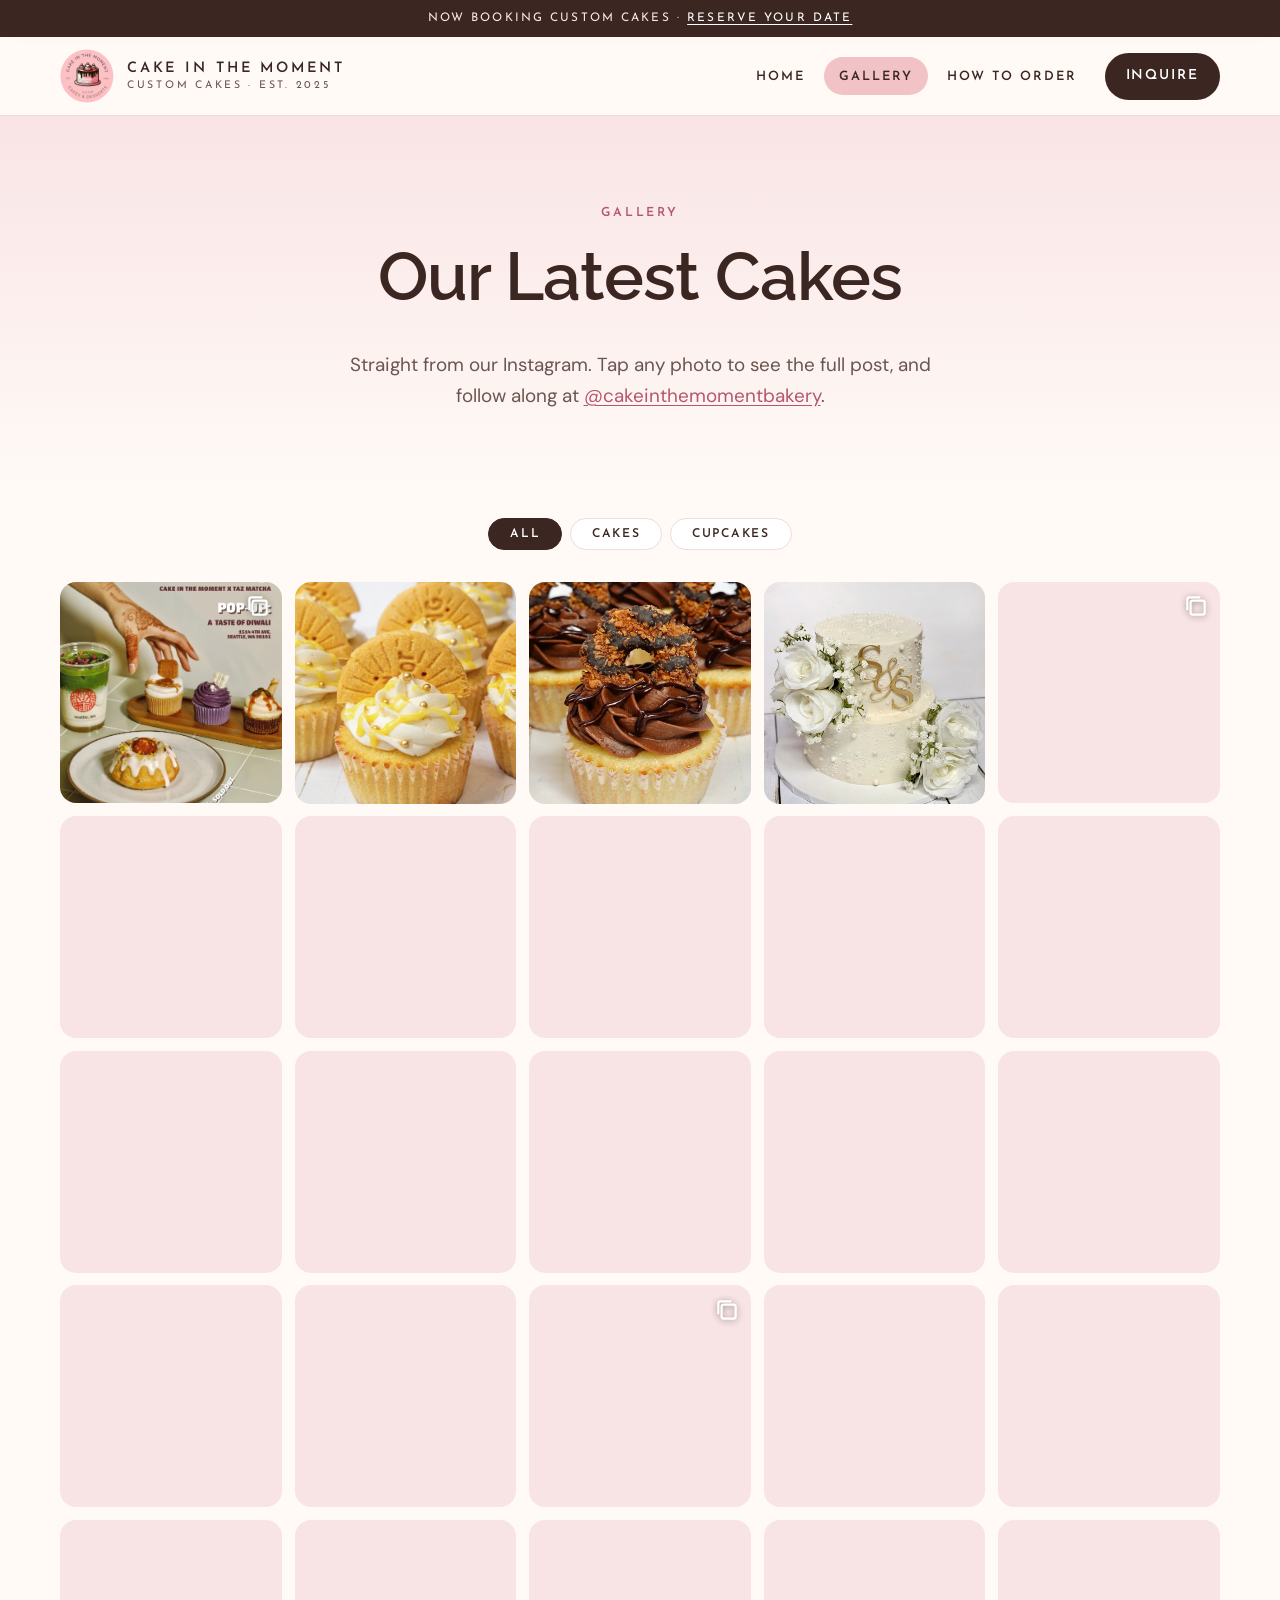
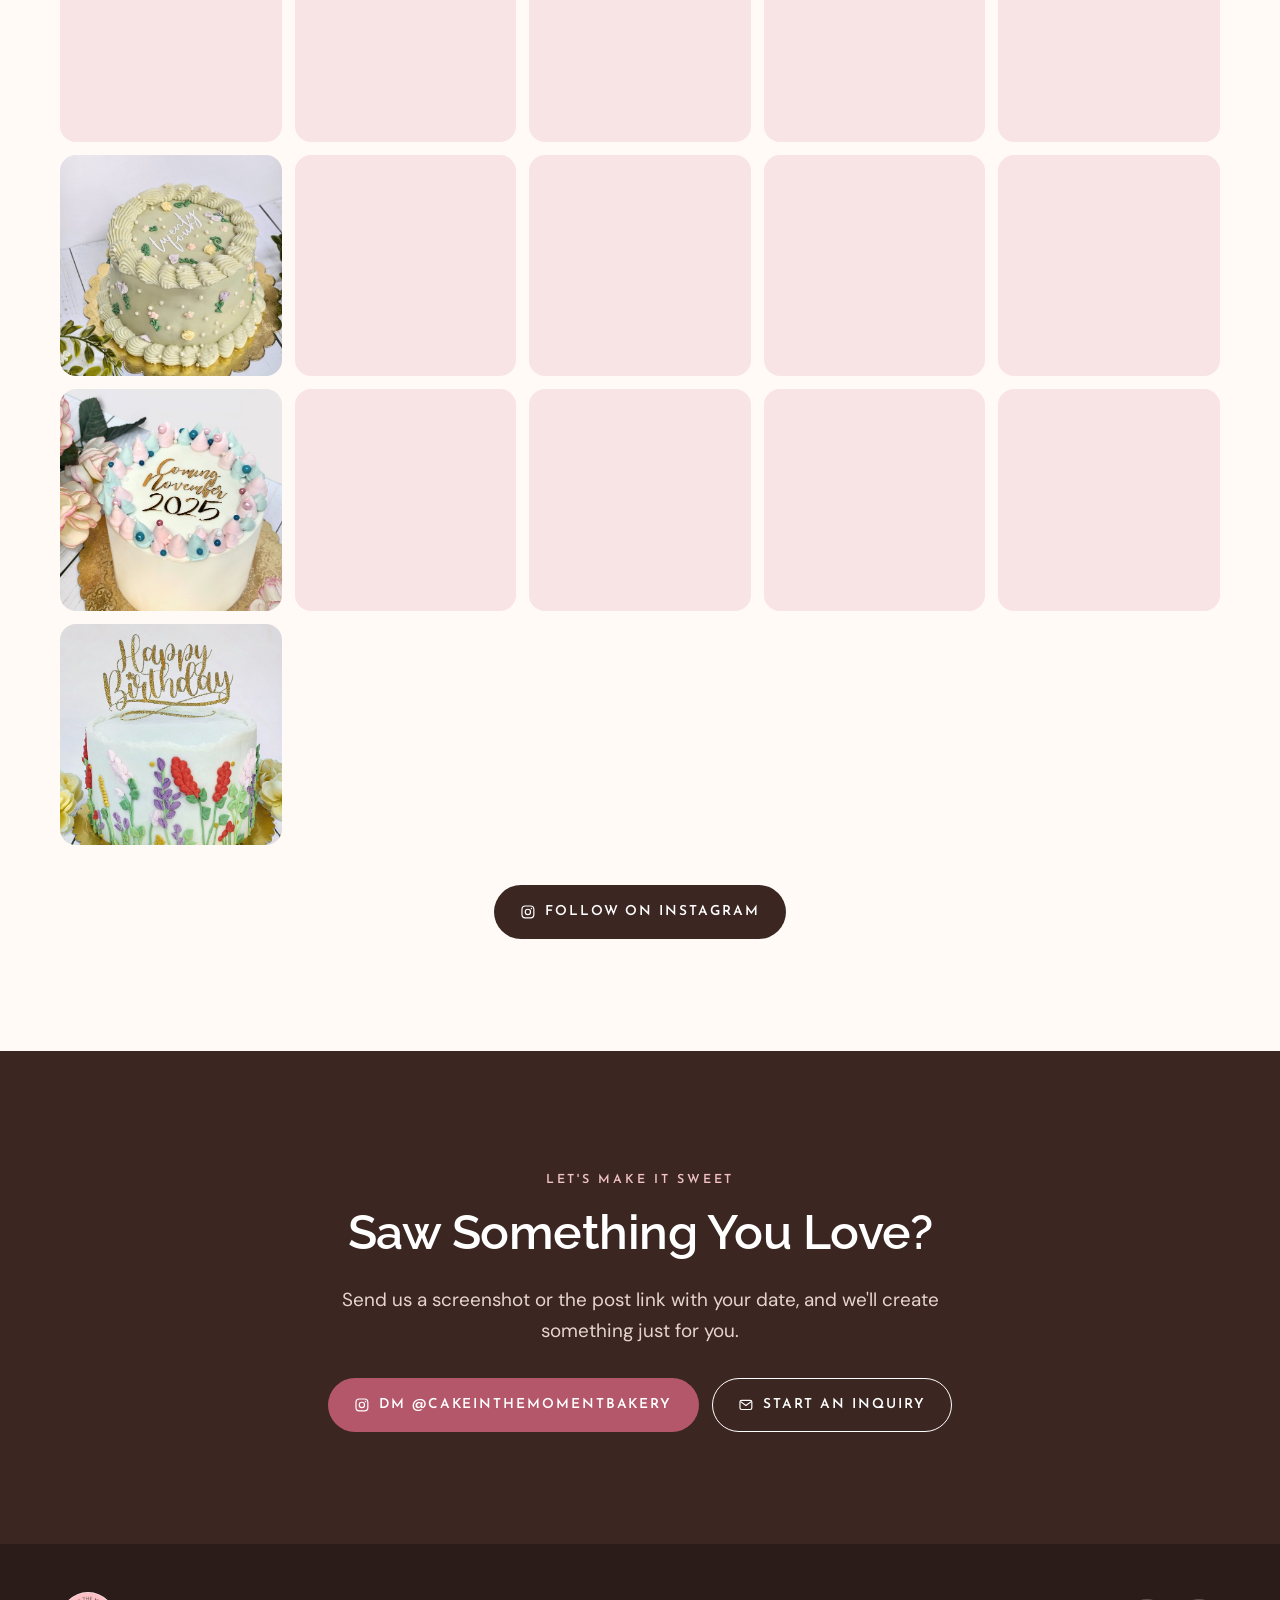
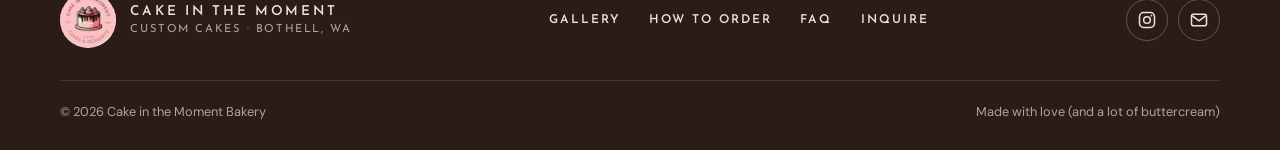
==== commit 50cee30f: "Order type dropdown with royal icing cookies; remove flavor field Co-Authored-By: Claude Opus 5.5 <n" ====
--- a/gallery.html
+++ b/gallery.html
@@ -17,7 +17,7 @@
   <link rel="preconnect" href="https://fonts.googleapis.com">
   <link rel="preconnect" href="https://fonts.gstatic.com" crossorigin>
   <link rel="stylesheet" href="https://fonts.googleapis.com/css2?family=Raleway:ital,wght@0,500;0,600;0,700;1,500;1,600&family=Cormorant+Garamond:ital,wght@0,500;0,600;1,500&family=DM+Sans:opsz,wght@9..40,400;9..40,500;9..40,700&family=Josefin+Sans:wght@400;600&display=swap">
-  <link rel="stylesheet" href="css/styles.css?v=5">
+  <link rel="stylesheet" href="css/styles.css?v=6">
 </head>
 <body>
   <a class="skip-link" href="#main">Skip to content</a>
@@ -100,6 +100,6 @@
       </div>
     </div>
   </footer>
-  <script src="js/main.js?v=2" defer></script>
+  <script src="js/main.js?v=3" defer></script>
 </body>
 </html>
--- a/css/styles.css
+++ b/css/styles.css
@@ -336,20 +336,6 @@
 .dropdown-list li[aria-selected="true"]::after { content: "✓"; font-size: .9rem; }
 @media (prefers-reduced-motion: reduce) { .dropdown-list { transition: none; } }
 
-/* Chip toggles (order type) */
-fieldset.field { border: 0; padding: 0; margin: 0; min-width: 0; }
-legend { padding: 0; margin-bottom: .35rem; }
-.chip-group { display: grid; grid-template-columns: 1fr 1fr; gap: .6rem; }
-.chip { position: relative; cursor: pointer; font-family: var(--font-body); font-size: 1rem; letter-spacing: 0; text-transform: none; font-weight: 400; }
-.chip input { position: absolute; opacity: 0; width: 1px; height: 1px; }
-.chip span {
-  display: block; text-align: center; padding: .8rem 1rem; border-radius: 12px;
-  border: 1.5px solid var(--line); background: var(--cream); transition: all .2s;
-}
-.chip:hover span { border-color: var(--blush-deep); }
-.chip input:checked + span { background: var(--blush); border-color: var(--rose); color: var(--cocoa); font-weight: 500; }
-.chip input:focus-visible + span { box-shadow: 0 0 0 3px rgba(180, 87, 106, .25); border-color: var(--rose); }
-
 /* Copy-ready message */
 .message-panel { margin-top: 1.2rem; padding: 1.4rem; border-radius: 18px; background: var(--blush-soft); border: 1px dashed var(--blush-deep); }
 .message-head { display: flex; justify-content: space-between; align-items: center; gap: 1rem; margin-bottom: .6rem; }
